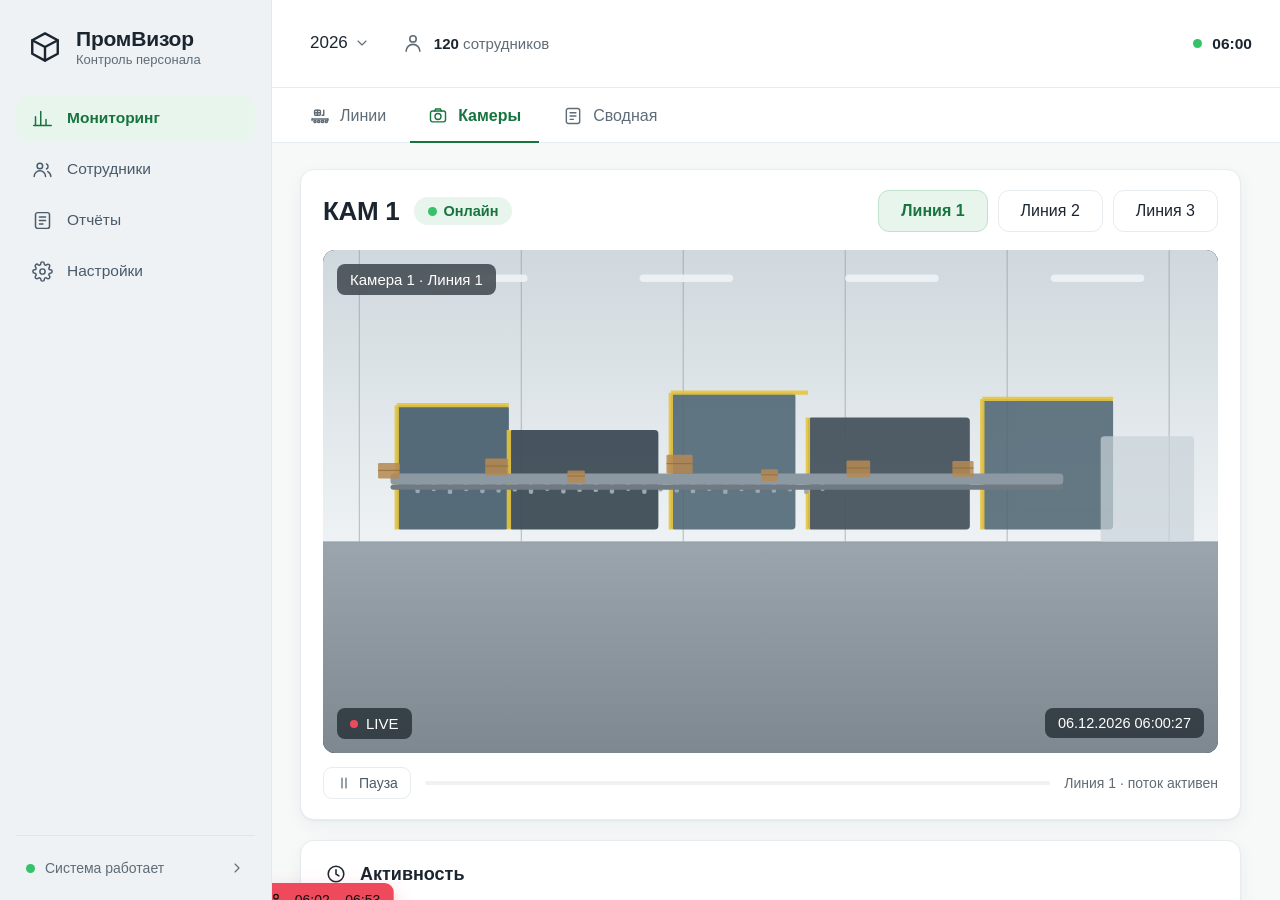
==== web/index.html @ e8b6aafb "Веб-интерфейс ПромВизор: дашборд мониторинга, сотрудники, отчёты, настройки Статика HTML/CSS/JS без " ====
<!DOCTYPE html>
<html lang="ru">
<head>
<meta charset="UTF-8">
<meta name="viewport" content="width=device-width, initial-scale=1.0">
<title>ПромВизор — Контроль персонала</title>
<meta name="theme-color" content="#f7f9f9">
<script>
  // Ставим тему до отрисовки, иначе тёмная тема мигает светлой
  try {
    var s = JSON.parse(localStorage.getItem('pv_settings') || '{}');
    document.documentElement.setAttribute('data-theme', s.theme === 'dark' ? 'dark' : 'light');
  } catch (e) {}
</script>
<link rel="stylesheet" href="css/styles.css">
<link rel="icon" href="data:image/svg+xml,<svg xmlns='http://www.w3.org/2000/svg' viewBox='0 0 100 100'><text y='.9em' font-size='90'>&#128230;</text></svg>">
</head>
<body>

<div class="app" id="app">

  <!-- ============ SIDEBAR ============ -->
  <aside class="sidebar" id="sidebar">
    <div class="brand" id="brandBtn" role="button" tabindex="0" title="На главный экран">
      <span class="brand-logo" aria-hidden="true">
        <svg viewBox="0 0 24 24" fill="none" stroke="currentColor" stroke-width="1.6" stroke-linejoin="round">
          <path d="M12 2.4 21 7.2v9.6L12 21.6 3 16.8V7.2z"/>
          <path d="M3 7.2 12 12l9-4.8M12 12v9.6"/>
        </svg>
      </span>
      <span class="brand-text">
        <strong>ПромВизор</strong>
        <small>Контроль персонала</small>
      </span>
    </div>

    <nav class="nav" id="nav">
      <button class="nav-item is-active" data-section="monitoring">
        <svg viewBox="0 0 24 24" aria-hidden="true"><path d="M4 20V10M10 20V4M16 20v-7M22 20H2"/></svg>
        <span>Мониторинг</span>
      </button>
      <button class="nav-item" data-section="employees">
        <svg viewBox="0 0 24 24" aria-hidden="true"><circle cx="9" cy="8" r="3.2"/><path d="M2.5 20a6.5 6.5 0 0 1 13 0M16.5 5.6a3.2 3.2 0 0 1 0 5.8M18 14.4a6.5 6.5 0 0 1 3.5 5.6"/></svg>
        <span>Сотрудники</span>
      </button>
      <button class="nav-item" data-section="reports">
        <svg viewBox="0 0 24 24" aria-hidden="true"><rect x="4" y="3" width="16" height="18" rx="2.5"/><path d="M8.5 8h7M8.5 12h7M8.5 16h4"/></svg>
        <span>Отчёты</span>
      </button>
      <button class="nav-item" data-section="settings">
        <svg viewBox="0 0 24 24" aria-hidden="true"><circle cx="12" cy="12" r="3"/><path d="M19.4 15a1.65 1.65 0 0 0 .33 1.82l.06.06a2 2 0 1 1-2.83 2.83l-.06-.06a1.65 1.65 0 0 0-1.82-.33 1.65 1.65 0 0 0-1 1.51V21a2 2 0 1 1-4 0v-.09A1.65 1.65 0 0 0 9 19.4a1.65 1.65 0 0 0-1.82.33l-.06.06a2 2 0 1 1-2.83-2.83l.06-.06a1.65 1.65 0 0 0 .33-1.82 1.65 1.65 0 0 0-1.51-1H3a2 2 0 1 1 0-4h.09A1.65 1.65 0 0 0 4.6 9a1.65 1.65 0 0 0-.33-1.82l-.06-.06a2 2 0 1 1 2.83-2.83l.06.06A1.65 1.65 0 0 0 9 4.6h.09A1.65 1.65 0 0 0 10 3.09V3a2 2 0 1 1 4 0v.09a1.65 1.65 0 0 0 1 1.51 1.65 1.65 0 0 0 1.82-.33l.06-.06a2 2 0 1 1 2.83 2.83l-.06.06a1.65 1.65 0 0 0-.33 1.82V9a1.65 1.65 0 0 0 1.51 1H21a2 2 0 1 1 0 4h-.09a1.65 1.65 0 0 0-1.51 1z"/></svg>
        <span>Настройки</span>
      </button>
    </nav>

    <div class="sidebar-foot">
      <button class="system-pill" id="systemPill" title="Состояние системы">
        <span class="dot dot-green" id="systemDot"></span>
        <span id="systemText">Система работает</span>
        <svg class="chev" viewBox="0 0 24 24" aria-hidden="true"><path d="m9 6 6 6-6 6"/></svg>
      </button>
    </div>
  </aside>

  <!-- ============ MAIN ============ -->
  <main class="main">

    <header class="topbar">
      <div class="topbar-left">
        <div class="dd" id="yearSelect">
          <button class="dd-btn dd-year" data-dd="year" aria-haspopup="listbox" aria-expanded="false">
            <span id="yearLabel">2026</span>
            <svg class="chev-down" viewBox="0 0 24 24" aria-hidden="true"><path d="m6 9 6 6 6-6"/></svg>
          </button>
          <div class="dd-menu dd-menu-year" data-menu="year" role="listbox" hidden></div>
        </div>
        <div class="employees-total" id="employeesTotal">
          <svg viewBox="0 0 24 24" aria-hidden="true"><circle cx="12" cy="7.5" r="3.5"/><path d="M4.5 21a7.5 7.5 0 0 1 15 0"/></svg>
          <span><b id="employeesCount">120</b> сотрудников</span>
        </div>
      </div>
      <div class="topbar-right">
        <span class="clock"><span class="dot dot-green" id="clockDot"></span><b id="clockTime">14:32</b></span>
      </div>
    </header>

    <!-- tabs only for monitoring -->
    <nav class="tabs" id="tabs">
      <button class="tab" data-tab="lines">
        <svg viewBox="0 0 24 24" aria-hidden="true">
          <path d="M2.5 15.5h19"/>
          <circle cx="6" cy="18.5" r="1.35"/>
          <circle cx="10.5" cy="18.5" r="1.35"/>
          <circle cx="15" cy="18.5" r="1.35"/>
          <circle cx="19.5" cy="18.5" r="1.35"/>
          <path d="M2.5 15.5v2M21.5 15.5v2"/>
          <rect x="5.5" y="5" width="7" height="6" rx="1"/>
          <path d="M5.5 8h7M9 5v6"/>
          <path d="M16.5 5v6h-2"/>
        </svg>
        <span>Линии</span>
      </button>
      <button class="tab is-active" data-tab="cameras">
        <svg viewBox="0 0 24 24" aria-hidden="true"><rect x="3" y="6" width="18" height="13" rx="2.5"/><circle cx="12" cy="12.5" r="3.6"/><path d="M8 6l1.2-2.5h5.6L16 6"/></svg>
        <span>Камеры</span>
      </button>
      <button class="tab" data-tab="overview">
        <svg viewBox="0 0 24 24" aria-hidden="true"><rect x="4" y="3" width="16" height="18" rx="2.5"/><path d="M8.5 8h7M8.5 12h7M8.5 16h4"/></svg>
        <span>Сводная</span>
      </button>
    </nav>

    <div class="content" id="content"></div>

  </main>
</div>

<div class="toasts" id="toasts"></div>

<script src="js/data.js"></script>
<script src="js/components.js"></script>
<script src="js/sections.js"></script>
<script src="js/app.js"></script>
</body>
</html>
---- web/css/styles.css ----
/* ============================================================
   ПромВизор — Dashboard
   ============================================================ */

:root{
  /* поверхности */
  --bg:#f7f9f9;
  --sidebar-bg:#eef2f4;
  --card:#ffffff;
  --card-2:#fbfcfc;
  --card-hover:#fafcfc;
  --row-border:#f1f5f7;

  /* текст */
  --ink:#1b2530;
  --ink-2:#4a5a6a;
  --muted:#5f6c77;
  --on-accent:#ffffff;
  --disabled:#ccd4d9;

  /* границы и заливки */
  --line:#e6ecef;
  --border:#e2e9ec;
  --border-2:#e0e7ea;
  --fill:#eef2f4;
  --fill-2:#f2f6f8;
  --hover:#f2f6f7;
  --hover-2:#e4eaed;
  --switch-off:#dde4e8;

  /* акценты */
  --green:#17743f;
  --green-2:#2aa35f;
  --green-dark:#126336;
  --green-soft:#e8f5ec;
  --green-border:#bfe3cc;
  --red:#ef4a5c;
  --red-soft:#fdeaec;
  --red-border:#f8ccd2;
  --red-text:#ad4652;
  --amber:#e8a33d;
  --amber-soft:#fdf3e3;
  --present:#5f6c77;
  --tag-idle:#5f6c77;
  --weekend:#c2ccd2;

  /* точечные индикаторы */
  --dot-green:#35c26a;
  --dot-gray:#c9d3da;
  --success-text:#4ade80;
  --danger-text:#ff6b7a;

  /* прочее */
  --scroll-thumb:#cfd9de;
  --scroll-thumb-hover:#b3c1c9;
  --radius:14px;
  --shadow:0 1px 2px rgba(24,40,56,.05), 0 6px 18px rgba(24,40,56,.05);
  --shadow-pop:0 12px 32px rgba(24,40,56,.14);
  --sidebar-w:272px;

  /* видеоплеер и полоса активности */
  --video-bg:#0e1418;
  --video-empty:#8fa3ae;
  --video-stripe-a:#111a1f;
  --video-stripe-b:#0d1519;
  --ov-chip-bg:rgba(18,26,32,.66);
  --ov-chip-text:#ffffff;
  --seg-present:#d8e0e6;
  --focus-ring:rgba(42,163,95,.1);
  --toast-shadow:rgba(0,0,0,.22);
  --switch-knob-shadow:rgba(0,0,0,.2);
  --tip-shadow:0 8px 20px rgba(239,74,92,.3);
  --toast-bg:#1b2530;
  --toast-text:#ffffff;
  --tip-text:#1a0c0e;
  --knob:#ffffff;
  --on-solid:#ffffff;
}

/* ================= ТЁМНАЯ ТЕМА ================= */
[data-theme="dark"]{
  --bg:#0f1519;
  --sidebar-bg:#151d23;
  --card:#1a232b;
  --card-2:#1e2830;
  --card-hover:#212b34;
  --row-border:#26313a;

  --ink:#e6edf3;
  --ink-2:#b3c0cc;
  --muted:#93a1ad;
  --on-accent:#0f1519;
  --disabled:#5a6874;

  --line:#2b363f;
  --border:#2b363f;
  --border-2:#2b363f;
  --fill:#222d36;
  --fill-2:#232e37;
  --hover:#222d36;
  --hover-2:#2b3742;
  --switch-off:#3a464f;

  --green:#3fbf72;
  --green-2:#33b268;
  --green-dark:#2fa862;
  --green-soft:#17301f;
  --green-border:#2c5b3c;
  --red:#f2606f;
  --red-soft:#33191e;
  --red-border:#5d2831;
  --red-text:#f77b87;
  --amber:#eaa94f;
  --amber-soft:#33291a;
  --present:#93a1ad;
  --tag-idle:#a3b1bd;
  --weekend:#6b7a87;

  --dot-green:#3fbf72;
  --dot-gray:#55636e;
  --success-text:#4ade80;
  --danger-text:#ff8089;

  --scroll-thumb:#3a4650;
  --scroll-thumb-hover:#4a5862;
  --shadow:0 1px 2px rgba(0,0,0,.3), 0 6px 18px rgba(0,0,0,.34);
  --shadow-pop:0 12px 32px rgba(0,0,0,.5);

  --video-bg:#080c0f;
  --video-empty:#7b8b96;
  --video-stripe-a:#0b1013;
  --video-stripe-b:#080c0f;
  --ov-chip-bg:rgba(6,10,12,.78);
  --ov-chip-text:#f2f6f9;
  --seg-present:#3a4650;
  --focus-ring:rgba(63,191,114,.18);
  --toast-shadow:rgba(0,0,0,.5);
  --switch-knob-shadow:rgba(0,0,0,.45);
  --tip-shadow:0 8px 20px rgba(0,0,0,.45);
  --toast-bg:#e8eef3;
  --toast-text:#131b22;
  --tip-text:#1a0c0e;
  --knob:#f4f8fb;
  --on-solid:#0d1418;
}

*{box-sizing:border-box;margin:0;padding:0}

html,body{height:100%}

body{
  font-family:-apple-system,BlinkMacSystemFont,"Segoe UI","Inter",Roboto,"Helvetica Neue",Arial,sans-serif;
  background:var(--bg);
  color:var(--ink);
  font-size:15px;
  -webkit-font-smoothing:antialiased;
}

button{font:inherit;color:inherit;background:none;border:0;cursor:pointer}
svg{width:100%;height:100%;fill:none;stroke:currentColor;stroke-width:1.7;stroke-linecap:round;stroke-linejoin:round}

/* ---------- layout ---------- */
.app{display:grid;grid-template-columns:var(--sidebar-w) 1fr;height:100vh;height:100dvh;overflow:hidden}

/* ---------- sidebar ---------- */
.sidebar{
  background:var(--sidebar-bg);
  border-right:1px solid var(--border);
  display:flex;flex-direction:column;padding:22px 16px 16px;
  min-height:0;overflow-y:auto;
}
.brand{flex:none}
.sidebar-foot{margin-top:auto;padding-top:16px;border-top:1px solid var(--border-2)}

.brand{display:flex;align-items:center;gap:12px;padding:4px 10px 26px;
  border-radius:12px;cursor:pointer;flex:none;transition:background .15s}
.brand:hover{background:var(--hover-2)}
.brand:focus-visible{outline:2px solid var(--green);outline-offset:2px}
.brand-logo{
  width:38px;height:38px;flex:none;color:var(--ink);
  display:grid;place-items:center;
}
.brand-logo svg{width:34px;height:34px}
.brand-text{display:flex;flex-direction:column;line-height:1.25}
.brand-text strong{font-size:21px;font-weight:650;letter-spacing:-.2px}
.brand-text small{font-size:13px;color:var(--muted)}

.nav{display:flex;flex-direction:column;gap:4px}
.nav-item{
  display:flex;align-items:center;gap:14px;
  padding:13px 16px;border-radius:12px;
  color:var(--ink-2);font-size:15.5px;font-weight:500;
  transition:background .15s,color .15s;width:100%;text-align:left;
}
.nav-item svg{width:21px;height:21px;flex:none}
.nav-item:hover{background:var(--hover-2);color:var(--ink)}
.nav-item.is-active{background:var(--green-soft);color:var(--green);font-weight:600}

.system-pill{
  display:flex;align-items:center;gap:10px;width:100%;
  padding:8px 10px;color:var(--muted);font-size:14px;border-radius:10px;
}
.system-pill:hover{color:var(--ink-2)}
.system-pill .chev{width:16px;height:16px;margin-left:auto}
.system-pill.is-off{color:var(--red)}

.dot{width:9px;height:9px;border-radius:50%;flex:none;background:var(--muted)}
.dot-green{background:var(--dot-green)}
.dot-red{background:var(--red)}
.dot-gray{background:var(--dot-gray)}
.dot-amber{background:var(--amber)}

/* ---------- topbar ---------- */
.main{display:flex;flex-direction:column;min-width:0;min-height:0;background:var(--bg)}

.topbar{
  height:88px;flex:none;background:var(--card);
  border-bottom:1px solid var(--line);
  display:flex;align-items:center;justify-content:space-between;
  padding:0 28px;
}
.topbar-left{display:flex;align-items:center;gap:22px}
.topbar-divider{width:1px;height:32px;background:var(--line)}
.employees-total{display:flex;align-items:center;gap:10px;color:var(--muted);font-size:15px}
.employees-total svg{width:22px;height:22px}
.employees-total b{color:var(--ink);font-weight:650}
.clock{display:flex;align-items:center;gap:10px;font-size:15.5px}
.clock b{font-weight:600;font-variant-numeric:tabular-nums}

/* ---------- tabs ---------- */
.tabs{
  flex:none;background:var(--card);border-bottom:1px solid var(--line);
  display:flex;gap:6px;padding:0 20px;
}
.tabs.is-hidden{display:none}
.tab{
  display:flex;align-items:center;gap:10px;
  padding:18px 18px 15px;color:var(--muted);font-size:16px;font-weight:500;
  border-bottom:2.5px solid transparent;margin-bottom:-1px;
}
.tab svg{width:20px;height:20px}
.tab:hover{color:var(--ink-2)}
.tab.is-active{color:var(--green);font-weight:600;border-bottom-color:var(--green)}
.tab .badge{
  background:var(--red);color:var(--on-solid);border-radius:20px;font-size:11px;font-weight:700;
  padding:1px 7px;line-height:17px;
}

/* ---------- content ---------- */
/* min-height:0 обязателен — иначе flex-элемент не сжимается и скролл не появляется */
.content{
  flex:1 1 auto;min-height:0;overflow-y:auto;overflow-x:hidden;
  padding:26px 28px 22px;overscroll-behavior:contain;
  scrollbar-gutter:stable;
}
.content::-webkit-scrollbar{width:11px}
.content::-webkit-scrollbar-track{background:transparent}
.content::-webkit-scrollbar-thumb{background:var(--scroll-thumb);border-radius:6px;border:3px solid var(--bg)}
.content::-webkit-scrollbar-thumb:hover{background:var(--scroll-thumb-hover)}
.card{
  background:var(--card);border:1px solid var(--line);border-radius:var(--radius);
  box-shadow:var(--shadow);
}
.page-title{display:flex;align-items:center;gap:14px;margin-bottom:22px}
.page-title svg{width:26px;height:26px;color:var(--ink)}
.page-title h1{font-size:26px;font-weight:600;letter-spacing:-.3px}
.page-sub{color:var(--muted);font-size:14.5px;margin-top:-14px;margin-bottom:20px}

/* =============== CAMERAS TAB =============== */
.cam-layout{display:grid;grid-template-columns:1fr;gap:20px}

.cam-card{padding:20px 22px}
.cam-head{display:flex;align-items:center;gap:14px;margin-bottom:18px;flex-wrap:wrap}
.cam-head h2{font-size:26px;font-weight:600;letter-spacing:-.3px}
.online-pill{
  display:inline-flex;align-items:center;gap:7px;
  background:var(--green-soft);color:var(--green);
  padding:6px 14px;border-radius:20px;font-size:14.5px;font-weight:600;
}
.online-pill.is-off{background:var(--red-soft);color:var(--red-text)}

.line-switch{margin-left:auto;display:flex;gap:10px;flex-wrap:wrap}
.line-switch button{
  padding:11px 22px;border-radius:11px;border:1px solid var(--line);
  background:var(--card);font-size:16px;color:var(--ink);font-weight:500;
  transition:.15s;
}
.line-switch button:hover{border-color:var(--scroll-thumb);background:var(--card-hover)}
.line-switch button.is-active{
  background:var(--green-soft);border-color:var(--green-border);
  color:var(--green);font-weight:600;
}

.video-stage{
  position:relative;aspect-ratio:16/9;border-radius:12px;overflow:hidden;
  background:var(--video-bg);
}
.video-stage img,.video-stage video{width:100%;height:100%;object-fit:cover;display:block}
.video-overlay{
  position:absolute;inset:0;display:flex;flex-direction:column;justify-content:space-between;
  padding:14px;pointer-events:none;
}
.ov-top,.ov-bottom{display:flex;justify-content:space-between;align-items:flex-start;gap:12px}
.ov-chip{
  background:var(--ov-chip-bg);color:var(--ov-chip-text);border-radius:8px;
  padding:7px 13px;font-size:15px;backdrop-filter:blur(6px);
}
.ov-chip.rec{display:flex;align-items:center;gap:8px}
.ov-chip .dot{width:8px;height:8px}
.ov-time{font-variant-numeric:tabular-nums;font-size:14.5px}
.video-empty{
  position:absolute;inset:0;display:grid;place-items:center;gap:10px;
  color:var(--video-empty);font-size:15px;text-align:center;padding:20px;
  background:repeating-linear-gradient(45deg,var(--video-stripe-a),var(--video-stripe-a) 14px,var(--video-stripe-b) 14px,var(--video-stripe-b) 28px);
}
.video-empty svg{width:46px;height:46px;margin:0 auto;opacity:.6}

.player-bar{
  display:flex;align-items:center;gap:14px;margin-top:14px;color:var(--muted);font-size:14px;
}
.player-bar .grow{flex:1;height:4px;background:var(--fill);border-radius:4px;overflow:hidden}
.player-bar .grow i{display:block;height:100%;background:var(--green-2);width:0}
.btn-ghost{
  border:1px solid var(--line);border-radius:9px;padding:7px 12px;
  color:var(--ink-2);font-size:14px;display:inline-flex;align-items:center;gap:7px;
}
.btn-ghost:hover{background:var(--hover)}
.btn-ghost svg{width:16px;height:16px}

/* activity */
.activity-card{padding:22px 24px 26px}
.activity-head{display:flex;align-items:center;gap:13px;margin-bottom:6px}
.activity-head svg{width:22px;height:22px;color:var(--ink)}
.activity-head h3{font-size:18px;font-weight:600}

.activity-track{
  position:relative;height:10px;border-radius:6px;background:var(--fill);margin:44px 0 14px;
  overflow:visible;
}
.activity-seg{position:absolute;top:0;height:100%;border-radius:6px;cursor:pointer}
.activity-seg.absent{background:var(--red)}
.activity-seg.present{background:var(--seg-present)}
.activity-seg:hover{filter:brightness(.94)}
.activity-now{
  position:absolute;top:-9px;width:2px;height:28px;background:var(--red);border-radius:2px;
}
.activity-now::after{
  content:"";position:absolute;top:-4px;left:-3px;width:8px;height:8px;border-radius:50%;background:var(--red);
}
.activity-tip{
  position:absolute;top:-46px;transform:translateX(-50%);
  background:var(--red);color:var(--tip-text);border-radius:9px;padding:8px 13px;
  font-size:14px;display:flex;align-items:center;gap:8px;white-space:nowrap;
  box-shadow:var(--tip-shadow);
}
.activity-tip svg{width:17px;height:17px}
.activity-tip::after{
  content:"";position:absolute;bottom:-5px;left:50%;transform:translateX(-50%);
  border:5px solid transparent;border-top-color:var(--red);border-bottom:0;
}
.activity-tip.is-muted{background:var(--ink-2);box-shadow:none}
.activity-tip.is-muted::after{border-top-color:var(--muted)}

.activity-axis{display:flex;justify-content:space-between;color:var(--muted);font-size:15px}

/* =============== LINES TAB =============== */
.date-nav{display:flex;align-items:center;gap:14px;margin-bottom:18px;min-width:0}
.date-nav>svg{width:26px;height:26px;flex:none;color:var(--ink)}
/* ---- Выбор даты ---- */
.dd{position:relative}
.dd-btn{
  display:flex;align-items:center;gap:6px;
  padding:8px 12px;border-radius:10px;font-size:26px;font-weight:600;
  letter-spacing:-.3px;color:var(--ink);white-space:nowrap;line-height:1.2;
}
.dd-btn:hover{background:var(--hover)}
.dd-btn .chev-down{width:16px;height:16px;color:var(--muted);flex:none}
.dd-btn[aria-expanded="true"]{background:var(--green-soft);color:var(--green)}
.dd-btn[aria-expanded="true"] .chev-down{color:var(--green)}

.dd-menu{
  position:absolute;top:calc(100% + 6px);left:0;z-index:40;
  background:var(--card);border:1px solid var(--line);border-radius:12px;
  box-shadow:0 12px 32px var(--shadow-pop);padding:6px;
  display:flex;flex-wrap:wrap;gap:2px;width:max-content;
}
/* display:flex выше перебивает [hidden] — возвращаем скрытие */
.dd-menu[hidden]{display:none}
.dd-menu-year{flex-direction:column;flex-wrap:nowrap;min-width:96px}
.dd-item{padding:9px 14px;border-radius:8px;font-size:15px;color:var(--ink);
  font-weight:400;text-align:center;min-width:46px}
.dd-item:hover{background:var(--hover)}
.dd-item.is-active{background:var(--green-soft);color:var(--green);font-weight:600}
.dd-item:disabled{color:var(--disabled);cursor:not-allowed}
.dd-item:disabled:hover{background:none}

/* Год в верхней панели — спокойнее по размеру, чем заголовок даты */
.dd-year{font-size:17px;font-weight:500;letter-spacing:0;padding:8px 10px}

/* Общий список «число + месяц»: две независимые секции */
.dd-menu-date{
  display:block;width:296px;padding:12px;max-height:420px;overflow-y:auto;
}
.dd-sec + .dd-sec{margin-top:12px;padding-top:12px;border-top:1px solid var(--line)}
.dd-sec-title{
  font-size:12px;color:var(--muted);text-transform:uppercase;
  letter-spacing:.4px;margin-bottom:8px;
}
.dd-months{display:grid;grid-template-columns:repeat(4,1fr);gap:4px}
.dd-month{
  padding:8px 4px;font-size:14px;min-width:0;width:100%;
  text-transform:capitalize;
}
.dd-days-head{display:grid;grid-template-columns:repeat(7,1fr);gap:4px;margin-bottom:4px}
.dd-dow{
  text-align:center;font-size:11.5px;color:var(--muted);font-weight:500;
  text-transform:uppercase;
}
.dd-dow.is-weekend{color:var(--weekend)}
.dd-days-grid{display:grid;grid-template-columns:repeat(7,1fr);gap:4px}
.dd-day{
  aspect-ratio:1;border-radius:8px;font-size:14px;color:var(--ink);
  display:grid;place-items:center;padding:0;min-width:0;
}
.dd-day:hover{background:var(--hover)}
.dd-day.is-weekend{color:var(--muted)}
.dd-day.is-active{background:var(--green);color:var(--on-solid);font-weight:600}
.dd-day:disabled{color:var(--disabled);cursor:not-allowed}
.dd-day:disabled:hover{background:none}

.btn-today{width:auto;height:auto;border:1px solid var(--line);border-radius:10px;
  padding:9px 15px;color:var(--ink-2);font-size:14px;flex:none;white-space:nowrap}
.btn-today:hover{background:var(--hover)}

/* Фиксированная высота: флекс-родитель больше не задаёт высоту содержимого */
.timeline-wrap{display:grid;grid-template-columns:76px 1fr;gap:0;overflow:hidden;height:520px}
/* Ось и сетка должны использовать одну и ту же высоту строки */
.tl-axis{border-right:1px solid var(--line);--row-h:104px}
.tl-axis div{
  height:var(--row-h);display:flex;align-items:flex-start;justify-content:flex-end;
  padding:10px 16px 0 0;color:var(--muted);font-size:15px;
}
.tl-body{display:flex;flex-direction:column;min-width:0;min-height:0}
.tl-head{
  display:grid;grid-template-columns:repeat(var(--cols),1fr);
  border-bottom:1px solid var(--line);
}
.tl-head>div{
  display:flex;align-items:center;gap:12px;padding:20px 22px;
  font-size:19px;font-weight:600;border-left:1px solid var(--line);
}
.tl-head>div:first-child{border-left:0}
.tl-head svg{width:22px;height:22px;color:var(--muted)}
.tl-row{display:grid;grid-template-columns:repeat(var(--cols),1fr);flex:1;min-height:0}
.tl-col{
  position:relative;border-left:1px solid var(--line);overflow:hidden;
  background-image:repeating-linear-gradient(to bottom,transparent 0,transparent calc(var(--row-h) - 1px),var(--line) calc(var(--row-h) - 1px),var(--line) var(--row-h));
}
.tl-col:first-child{border-left:0}

/* Левая позиция и ширина задаются из JS (layout-алгоритм раскладки по дорожкам).
   Никаких фиксированных left/right — иначе карточки наезжают друг на друга. */
.ev{
  position:absolute;border-radius:11px;padding:12px 14px;
  display:flex;gap:13px;align-items:flex-start;overflow:hidden;
  border:1px solid transparent;cursor:pointer;transition:box-shadow .15s,filter .15s;
  min-height:22px;
}
.ev:hover{filter:brightness(.975);box-shadow:0 6px 16px var(--shadow-pop);z-index:5}
.ev.absent{background:var(--red-soft);border-color:var(--red-border)}
.ev.present{background:var(--fill-2);border-color:var(--line)}
.ev-icon{width:24px;height:24px;flex:none;color:var(--red);margin-top:2px}
.ev.present .ev-icon{color:var(--present)}
.ev-info{min-width:0;flex:1}
.ev-name{font-weight:600;font-size:15px;margin-bottom:3px}
.ev-desc{color:var(--red-text);font-size:13.5px;line-height:1.35}
.ev.present .ev-desc{color:var(--muted)}
.ev-time{text-align:right;flex:none}
.ev-time b{color:var(--red);font-size:14.5px;display:block;font-variant-numeric:tabular-nums}
.ev-time span{color:var(--muted);font-size:13px;display:block;margin-top:3px}
.ev.present .ev-time b{color:var(--ink-2)}

/* Низкая карточка (короткий простой): прячем описание и выстраиваем в строку,
   иначе имя и время наезжают друг на друга */
.ev.is-short{padding:6px 12px;align-items:center;gap:9px}
.ev.is-short .ev-desc{display:none}
.ev.is-short .ev-icon{width:18px;height:18px;margin-top:0}
.ev.is-short .ev-name{font-size:14px;margin-bottom:0;white-space:nowrap;
  overflow:hidden;text-overflow:ellipsis}
/* Узкая дорожка (несколько одновременных простоев): прячем время,
   оставляем имя — оно важнее и читается лучше */
.ev.is-narrow{padding:6px 8px;gap:6px}
.ev.is-narrow .ev-time{display:none}
.ev.is-narrow .ev-icon{width:16px;height:16px}
.ev.is-narrow .ev-name{font-size:13px}
.ev.is-narrow .ev-info{flex:1 1 auto;min-width:0;overflow:hidden}
.ev.is-short .ev-info{flex:1 1 auto;display:flex;align-items:center;min-width:0}
.ev.is-short .ev-time{flex:none}
.ev.is-short .ev-time b{font-size:13px;white-space:nowrap}
.ev.is-short .ev-time span{display:none}
/* Совсем низкая карточка — только метка времени */
.ev.is-tiny{padding:0 10px;gap:7px}
.ev.is-tiny .ev-name{font-size:13px}
.ev.is-tiny .ev-icon{width:15px;height:15px}
.ev.is-tiny .ev-time b{font-size:12px}

.downtime-card{margin-top:22px;padding:22px 26px}
.dt-title{display:flex;align-items:center;gap:13px;margin-bottom:20px}
.dt-title svg{width:22px;height:22px;color:var(--ink)}
.dt-title h3{font-size:18px;font-weight:600}
.dt-grid{display:grid;grid-template-columns:repeat(var(--cols),1fr)}
.dt-cell{text-align:center;padding:6px 10px;border-left:1px solid var(--line)}
.dt-cell:first-child{border-left:0}
.dt-val{font-size:44px;font-weight:600;letter-spacing:-1px;font-variant-numeric:tabular-nums;line-height:1.1}
.dt-val.is-bad{color:var(--red)}
.dt-label{color:var(--muted);font-size:14.5px;margin-top:6px}

/* =============== OVERVIEW TAB =============== */
.kpi-grid{display:grid;grid-template-columns:repeat(auto-fit,minmax(230px,1fr));gap:18px;margin-bottom:20px}
.kpi{padding:20px 22px}
.kpi-head{display:flex;align-items:center;justify-content:space-between;margin-bottom:12px}
.kpi-label{color:var(--muted);font-size:14.5px}
.kpi-ico{width:34px;height:34px;border-radius:9px;display:grid;place-items:center;background:var(--green-soft);color:var(--green)}
.kpi-ico svg{width:19px;height:19px}
.kpi-ico.red{background:var(--red-soft);color:var(--red-text)}
.kpi-ico.amber{background:var(--amber-soft);color:var(--amber)}
.kpi-val{font-size:34px;font-weight:600;letter-spacing:-.6px;font-variant-numeric:tabular-nums}
.kpi-sub{color:var(--muted);font-size:13.5px;margin-top:4px}
.kpi-sub .up{color:var(--green-2);font-weight:600}
.kpi-sub .down{color:var(--red);font-weight:600}

.grid-2{display:grid;grid-template-columns:1.4fr 1fr;gap:20px}
.panel{padding:20px 22px}
.panel-title{font-size:17px;font-weight:600;margin-bottom:4px}
.panel-sub{color:var(--muted);font-size:13.5px;margin-bottom:18px}

.bars{display:flex;flex-direction:column;gap:16px}
.bar-row{display:grid;grid-template-columns:88px 1fr 64px;align-items:center;gap:14px}
.bar-name{font-size:14.5px;color:var(--ink-2)}
.bar-track{height:10px;background:var(--fill);border-radius:6px;overflow:hidden}
.bar-track i{display:block;height:100%;border-radius:6px;background:var(--green-2);width:0;transition:width .5s}
.bar-track i.bad{background:var(--red)}
.bar-val{text-align:right;font-size:14.5px;font-weight:600;font-variant-numeric:tabular-nums}

.line-rows{display:flex;flex-direction:column}
.line-row{
  display:grid;grid-template-columns:1.2fr .8fr .8fr .8fr;gap:10px;
  padding:14px 0;border-top:1px solid var(--line);align-items:center;font-size:14.5px;
}
.line-row.head{border-top:0;color:var(--muted);font-size:13.5px}
.line-row .num{text-align:right;font-variant-numeric:tabular-nums}
.tag{
  display:inline-flex;align-items:center;gap:6px;padding:4px 11px;border-radius:20px;
  font-size:13px;font-weight:600;background:var(--green-soft);color:var(--green);
}
.tag.bad{background:var(--red-soft);color:var(--red-text)}
.tag.idle{background:var(--hover);color:var(--muted)}

.ev-table{width:100%;border-collapse:collapse;font-size:14.5px}
.ev-table th{
  text-align:left;color:var(--muted);font-weight:500;font-size:13.5px;
  padding:10px 12px;border-bottom:1px solid var(--line);
}
.ev-table td{padding:13px 12px;border-bottom:1px solid var(--row-border)}
.ev-table tr:last-child td{border-bottom:0}
.ev-table .num{text-align:right;font-variant-numeric:tabular-nums}
.empty{padding:40px;text-align:center;color:var(--muted)}

/* =============== EMPLOYEES =============== */
.toolbar{display:flex;gap:12px;align-items:center;margin-bottom:18px;flex-wrap:wrap}
.search{
  display:flex;align-items:center;gap:9px;background:var(--card);
  border:1px solid var(--line);border-radius:11px;padding:10px 14px;min-width:300px;
}
.search svg{width:18px;height:18px;color:var(--muted);flex:none}
.search input{border:0;outline:0;background:none;font:inherit;width:100%;color:var(--ink)}
.select{
  background:var(--card);border:1px solid var(--line);border-radius:11px;
  padding:11px 14px;font:inherit;color:var(--ink);cursor:pointer;outline:0;
}
.table-card{padding:6px 12px 12px;overflow:auto}
.tbl{width:100%;border-collapse:collapse;font-size:14.5px}
.tbl th{
  text-align:left;padding:14px 14px;color:var(--muted);font-weight:500;font-size:13.5px;
  border-bottom:1px solid var(--line);white-space:nowrap;
}
.tbl td{padding:14px;border-bottom:1px solid var(--row-border);white-space:nowrap}
.tbl tr:last-child td{border-bottom:0}
.tbl tbody tr:hover{background:var(--card-hover)}
.who{display:flex;align-items:center;gap:12px}
.avatar{
  width:38px;height:38px;border-radius:50%;flex:none;display:grid;place-items:center;
  background:var(--green-soft);color:var(--green);font-weight:600;font-size:14px;
}
.avatar.absent{background:var(--red-soft);color:var(--red-text)}
.who-name{font-weight:500}
.who-role{color:var(--muted);font-size:13px}
.progress{width:120px;height:7px;border-radius:5px;background:var(--fill);overflow:hidden}
.progress i{display:block;height:100%;background:var(--green-2);border-radius:5px}
.pager{display:flex;align-items:center;justify-content:space-between;padding:14px 8px 6px;color:var(--muted);font-size:14px}
.pager-btns{display:flex;gap:8px}
.pager-btns button{
  width:34px;height:34px;border:1px solid var(--line);border-radius:9px;display:grid;place-items:center;color:var(--ink-2);
}
.pager-btns button:disabled{opacity:.4;cursor:not-allowed}
.pager-btns svg{width:16px;height:16px}

/* =============== REPORTS =============== */
.report-filters{display:flex;gap:12px;align-items:center;flex-wrap:wrap;margin-bottom:20px}
.chips{display:flex;gap:8px;background:var(--fill);padding:4px;border-radius:11px}
.chips button{padding:8px 16px;border-radius:8px;font-size:14px;color:var(--ink-2)}
.chips button.is-active{background:var(--card);color:var(--green);font-weight:600;box-shadow:0 1px 3px var(--shadow-pop)}
.btn-primary{
  background:var(--green);color:var(--on-accent);padding:11px 20px;border-radius:10px;font-size:14.5px;font-weight:600;
  display:inline-flex;align-items:center;gap:8px;margin-left:auto;
}
.btn-primary:hover{background:var(--green-dark)}
.btn-primary svg{width:17px;height:17px}
.btn-sec{
  border:1px solid var(--line);border-radius:10px;padding:11px 18px;font-size:14.5px;color:var(--ink-2);
  display:inline-flex;align-items:center;gap:8px;
}
.btn-sec:hover{background:var(--hover)}
.btn-sec svg{width:17px;height:17px}

.rep-head{
  display:flex;justify-content:space-between;align-items:flex-start;gap:20px;
  padding:22px 24px;border-bottom:1px solid var(--line);flex-wrap:wrap;
}
.rep-head h2{font-size:21px;font-weight:600;letter-spacing:-.2px}
.rep-head p{color:var(--muted);font-size:14px;margin-top:5px}
.rep-total{text-align:right}
.rep-total .v{font-size:30px;font-weight:600;letter-spacing:-.5px;font-variant-numeric:tabular-nums}
.rep-total .l{color:var(--muted);font-size:13.5px}
.rep-sec{padding:22px 24px;border-bottom:1px solid var(--line)}
.rep-sec:last-child{border-bottom:0}
.rep-sec h3{font-size:16px;font-weight:600;margin-bottom:4px}
.rep-sec .sub{color:var(--muted);font-size:13.5px;margin-bottom:16px}
.ranking{display:flex;flex-direction:column;gap:12px}
.rank{
  display:grid;grid-template-columns:26px 1fr 150px 90px;gap:14px;align-items:center;
  padding:11px 0;border-top:1px solid var(--line);
}
.rank:first-child{border-top:0}
.rank-num{color:var(--muted);font-weight:600;font-variant-numeric:tabular-nums}
.rank-name{font-size:14.5px}
.rank-name small{display:block;color:var(--muted);font-size:12.5px}
.rank-time{text-align:right;font-weight:600;font-variant-numeric:tabular-nums}
.rank-loss{text-align:right;color:var(--red);font-weight:600;font-variant-numeric:tabular-nums}

/* =============== SETTINGS =============== */
/* ---- Выбор темы ---- */
.theme-picker{display:grid;grid-template-columns:1fr 1fr;gap:10px}
.theme-opt{
  display:flex;flex-direction:column;align-items:flex-start;gap:10px;
  padding:12px;border:1.5px solid var(--line);border-radius:12px;
  font-size:14.5px;color:var(--ink-2);transition:border-color .15s,background .15s;
}
.theme-opt:hover{background:var(--hover)}
.theme-opt.is-active{border-color:var(--green);background:var(--green-soft);color:var(--green);font-weight:600}
/* Мини-превью темы */
.theme-swatch{
  width:100%;height:46px;border-radius:8px;border:1px solid var(--line);
  display:flex;flex-direction:column;gap:4px;padding:7px;overflow:hidden;
}
.theme-swatch i{display:block;height:6px;border-radius:3px}
.theme-swatch i:nth-child(1){width:45%}
.theme-swatch i:nth-child(2){width:100%;height:14px;border-radius:4px}
.theme-swatch i:nth-child(3){width:70%}
.theme-swatch-light{background:#f7f9f9}
.theme-swatch-light i{background:#c9d3da}
.theme-swatch-light i:nth-child(2){background:#ffffff;border:1px solid #e6ecef}
.theme-swatch-dark{background:#0f1519;border-color:#2b363f}
.theme-swatch-dark i{background:#3a4650}
.theme-swatch-dark i:nth-child(2){background:#1a232b;border:1px solid #2b363f}

.set-grid{display:grid;grid-template-columns:1fr 1fr;gap:20px;align-items:start}
.set-card{padding:22px 24px}
.set-card.full{grid-column:1 / -1}
.set-title{font-size:17px;font-weight:600;margin-bottom:3px}
.set-desc{color:var(--muted);font-size:13.5px;margin-bottom:20px}
.field{margin-bottom:18px}
.field:last-child{margin-bottom:0}
.field label{display:block;font-size:14px;font-weight:500;margin-bottom:7px}
.field .hint{color:var(--muted);font-size:12.5px;margin-top:6px}
.input{
  width:100%;border:1px solid var(--line);border-radius:10px;padding:11px 14px;
  font:inherit;color:var(--ink);background:var(--card);outline:0;
}
.input:focus{border-color:var(--green-border);box-shadow:0 0 0 3px var(--focus-ring)}
.field-row{display:grid;grid-template-columns:1fr 1fr;gap:16px}
.switch-row{
  display:flex;align-items:center;justify-content:space-between;gap:16px;
  padding:14px 0;border-top:1px solid var(--line);
}
.switch-row:first-of-type{border-top:0;padding-top:0}
.switch-row .txt{font-size:14.5px}
.switch-row .txt small{display:block;color:var(--muted);font-size:12.5px;margin-top:3px}
.switch{
  width:46px;height:26px;border-radius:20px;background:var(--switch-off);position:relative;flex:none;transition:.2s;
}
.switch::after{
  content:"";position:absolute;top:3px;left:3px;width:20px;height:20px;border-radius:50%;
  background:var(--knob);box-shadow:0 1px 3px var(--switch-knob-shadow);transition:.2s;
}
.switch.is-on{background:var(--green-2)}
.switch.is-on::after{left:23px}
.set-actions{
  display:flex;gap:12px;justify-content:flex-end;
  padding:18px 24px;border-top:1px solid var(--line);background:var(--card-2);
  border-radius:0 0 var(--radius) var(--radius);
}
.set-actions .note{margin-right:auto;color:var(--muted);font-size:13.5px;align-self:center}

/* ---------- toasts ---------- */
.toasts{position:fixed;right:22px;bottom:22px;z-index:100;display:flex;flex-direction:column;gap:10px}
.toast{
  background:var(--toast-bg);color:var(--toast-text);border-radius:11px;padding:13px 18px;font-size:14.5px;
  box-shadow:0 12px 30px var(--toast-shadow);display:flex;align-items:center;gap:10px;
  animation:pop .22s ease-out;
}
.toast svg{width:18px;height:18px;flex:none}
.toast.ok svg{color:var(--success-text)}
.toast.err svg{color:var(--danger-text)}
@keyframes pop{from{opacity:0;transform:translateY(10px)}to{opacity:1;transform:none}}

/* ---------- empty / responsive ---------- */
@media (max-width:1180px){
  .grid-2{grid-template-columns:1fr}
  .set-grid{grid-template-columns:1fr}
}
@media (max-width:900px){
  :root{--sidebar-w:72px}
  .brand-text,.nav-item span,.system-pill span,.system-pill .chev{display:none}
  .nav-item{justify-content:center;padding:14px 0}
  .brand{justify-content:center;padding:4px 0 22px}
  .system-pill{justify-content:center}
  .content{padding:18px}
  .topbar{height:auto;padding:12px 16px;gap:12px;flex-wrap:wrap}
}
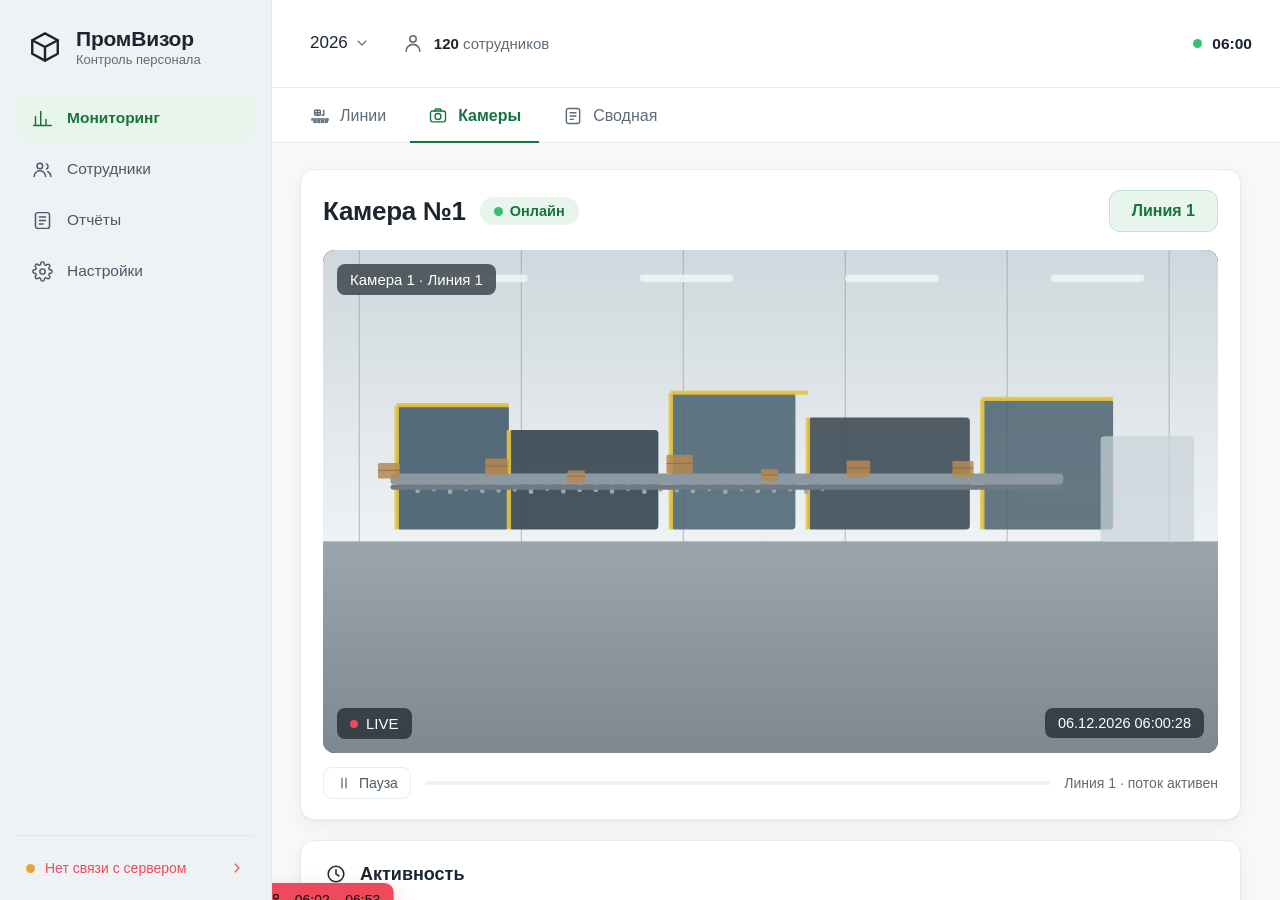
==== commit 9077c992: "Этап 7 — Dashboard на реальных данных, панель состояния раздела 17 Интерфейс переведён с мок-данных " ====
--- a/web/index.html
+++ b/web/index.html
@@ -117,6 +117,7 @@
 
 <div class="toasts" id="toasts"></div>
 
+<script src="js/api.js"></script>
 <script src="js/data.js"></script>
 <script src="js/components.js"></script>
 <script src="js/sections.js"></script>
--- a/web/css/styles.css
+++ b/web/css/styles.css
@@ -266,6 +266,60 @@
 .page-title h1{font-size:26px;font-weight:600;letter-spacing:-.3px}
 .page-sub{color:var(--muted);font-size:14.5px;margin-top:-14px;margin-bottom:20px}
 
+/* =============== ТЕКУЩЕЕ СОСТОЯНИЕ (раздел 17 Handoff) =============== */
+/* Четыре поля LINE / PERSON / DOWNTIME / LOSS — строго по контракту
+   SystemStatus. Значения приходят с backend'а готовыми. */
+.now-panel{padding:18px 22px 16px;margin-bottom:20px}
+.now-head{display:flex;align-items:center;gap:10px;margin-bottom:16px;flex-wrap:wrap}
+.now-head svg{width:19px;height:19px;color:var(--ink)}
+.now-head h2{font-size:19px;font-weight:600}
+.now-sync{
+  margin-left:auto;font-size:12.5px;padding:3px 10px;border-radius:999px;
+  border:1px solid var(--border);color:var(--muted);background:var(--card-2);
+}
+.now-sync.is-live{color:var(--green);border-color:var(--green-border);background:var(--green-soft)}
+.now-sync.is-mock{color:var(--amber);border-color:var(--line);background:var(--amber-soft)}
+
+.now-grid{display:grid;grid-template-columns:repeat(4,1fr);gap:12px}
+.now-cell{
+  border:1px solid var(--border);border-radius:10px;padding:12px 14px;
+  background:var(--card-2);
+}
+.now-k{font-size:11px;letter-spacing:.09em;color:var(--muted);margin-bottom:7px;font-weight:600}
+.now-v{
+  display:flex;align-items:center;gap:7px;font-size:17px;font-weight:600;
+  letter-spacing:-.2px;
+}
+.now-v svg{width:17px;height:17px;flex:none}
+.now-v.is-working{color:var(--green)}
+.now-v.is-stopped{color:var(--red)}
+.now-v.is-unknown{color:var(--muted)}
+.now-v.is-ok{color:var(--green)}
+.now-v.is-bad{color:var(--red)}
+.now-foot{font-size:12.5px;color:var(--muted);margin-top:12px}
+
+.now-empty{
+  display:flex;align-items:center;gap:10px;color:var(--muted);
+  font-size:14px;padding:10px 0 4px;
+}
+.now-empty svg{width:19px;height:19px;color:var(--amber);flex:none}
+
+/* Предупреждение о демонстрационных данных раздела.
+   Появляется там, где backend данных не ведёт и показан пример. */
+.notice{
+  display:flex;align-items:flex-start;gap:10px;padding:11px 14px;margin-bottom:16px;
+  border:1px solid var(--line);border-left:3px solid var(--amber);
+  border-radius:8px;background:var(--amber-soft);color:var(--ink-2);font-size:13.5px;
+}
+.notice svg{width:18px;height:18px;flex:none;color:var(--amber);margin-top:1px}
+
+@media(max-width:900px){
+  .now-grid{grid-template-columns:repeat(2,1fr)}
+}
+@media(max-width:520px){
+  .now-grid{grid-template-columns:1fr}
+}
+
 /* =============== CAMERAS TAB =============== */
 .cam-layout{display:grid;grid-template-columns:1fr;gap:20px}
 
@@ -468,6 +522,16 @@
 }
 .ev:hover{filter:brightness(.975);box-shadow:0 6px 16px var(--shadow-pop);z-index:5}
 .ev.absent{background:var(--red-soft);border-color:var(--red-border)}
+/* Идущий прямо сейчас простой: мигающая рамка отличает его от уже
+   завершённых, чтобы оператель не принял его за завершённый. */
+.ev.absent.is-open{border-style:dashed;animation:pv-pulse 1.8s ease-in-out infinite}
+@keyframes pv-pulse{
+  0%,100%{box-shadow:0 0 0 0 rgba(239,74,92,0)}
+  50%{box-shadow:0 0 0 2px rgba(239,74,92,.35)}
+}
+@media(prefers-reduced-motion:reduce){
+  .ev.absent.is-open{animation:none}
+}
 .ev.present{background:var(--fill-2);border-color:var(--line)}
 .ev-icon{width:24px;height:24px;flex:none;color:var(--red);margin-top:2px}
 .ev.present .ev-icon{color:var(--present)}
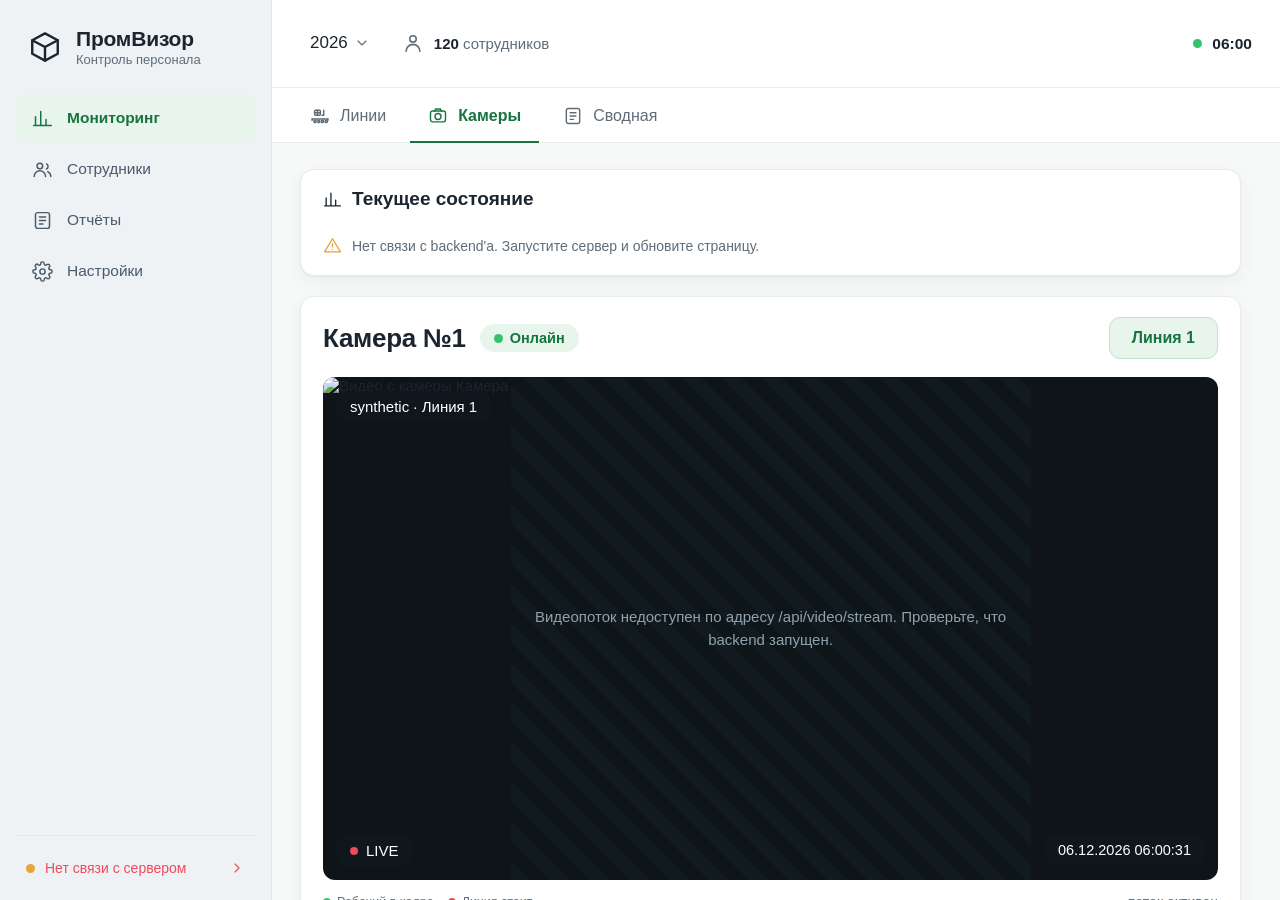
==== commit 481d0f86: "Хостинг на VPS и камера из браузера: сервер считает всё, браузер только передаёт кадр" ====
--- a/web/index.html
+++ b/web/index.html
@@ -118,6 +118,7 @@
 <div class="toasts" id="toasts"></div>
 
 <script src="js/api.js"></script>
+<script src="js/browsercam.js"></script>
 <script src="js/data.js"></script>
 <script src="js/components.js"></script>
 <script src="js/sections.js"></script>
--- a/web/css/styles.css
+++ b/web/css/styles.css
@@ -233,6 +233,10 @@
   display:flex;gap:6px;padding:0 20px;
 }
 .tabs.is-hidden{display:none}
+/* Универсальное скрытие: раньше правило жило только для вкладок,
+   и новые элементы (например, поле выбора камеры) оставались
+   видимыми во всех режимах. */
+.is-hidden{display:none}
 .tab{
   display:flex;align-items:center;gap:10px;
   padding:18px 18px 15px;color:var(--muted);font-size:16px;font-weight:500;
@@ -349,7 +353,7 @@
   position:relative;aspect-ratio:16/9;border-radius:12px;overflow:hidden;
   background:var(--video-bg);
 }
-.video-stage img,.video-stage video{width:100%;height:100%;object-fit:cover;display:block}
+.video-stage img,.video-stage video{width:100%;height:100%;object-fit:contain;display:block}
 .video-overlay{
   position:absolute;inset:0;display:flex;flex-direction:column;justify-content:space-between;
   padding:14px;pointer-events:none;
@@ -368,12 +372,22 @@
   background:repeating-linear-gradient(45deg,var(--video-stripe-a),var(--video-stripe-a) 14px,var(--video-stripe-b) 14px,var(--video-stripe-b) 28px);
 }
 .video-empty svg{width:46px;height:46px;margin:0 auto;opacity:.6}
+/* Заглушка показана поверх видео, когда поток не идёт. hidden из
+   разметки убирается, и [hidden] перестаёт действовать — иначе
+   правило display:grid выше всегда бы перекрывало картинку. */
+.video-empty[hidden]{display:none}
+.video-empty{line-height:1.5;max-width:520px;margin:0 auto}
 
 .player-bar{
   display:flex;align-items:center;gap:14px;margin-top:14px;color:var(--muted);font-size:14px;
 }
 .player-bar .grow{flex:1;height:4px;background:var(--fill);border-radius:4px;overflow:hidden}
 .player-bar .grow i{display:block;height:100%;background:var(--green-2);width:0}
+/* Легенда под видео: что означает цвет рамки вокруг человека.
+   Без неё цвет — просто украшение, и оператор не поймёт, что зелёный
+   это «человек на месте», а красный «линия стоит». */
+.player-bar .feed-legend{display:flex;align-items:center;gap:6px;font-size:12.5px;color:var(--muted)}
+.player-bar .feed-legend .dot{width:8px;height:8px}
 .btn-ghost{
   border:1px solid var(--line);border-radius:9px;padding:7px 12px;
   color:var(--ink-2);font-size:14px;display:inline-flex;align-items:center;gap:7px;
@@ -416,6 +430,40 @@
 .activity-tip.is-muted::after{border-top-color:var(--muted)}
 
 .activity-axis{display:flex;justify-content:space-between;color:var(--muted);font-size:15px}
+
+/* ---- Переключатель демо-сценариев ----
+   Отрезки лежат на одной дорожке и делят её поровну: каждый —
+   один ролик. Активный подсвечен, чтобы было видно, какой ролик
+   сейчас на экране камеры. */
+.scenario-picker{margin-top:20px;border-top:1px solid var(--line);padding-top:16px}
+.scenario-head{display:flex;align-items:center;gap:9px;margin-bottom:11px}
+.scenario-head svg{width:17px;height:17px;color:var(--ink-2)}
+.scenario-head h4{font-size:14.5px;font-weight:600}
+.scenario-hint{margin-left:auto;color:var(--muted);font-size:13px}
+.scenario-track{display:flex;gap:4px}
+.scenario-seg{
+  flex:1;min-width:0;display:flex;flex-direction:column;align-items:flex-start;gap:5px;
+  padding:10px 11px;border:1px solid var(--line);border-radius:9px;background:var(--fill);
+  color:var(--ink-2);font:inherit;font-size:13.5px;text-align:left;cursor:pointer;
+  transition:background .12s,border-color .12s,color .12s;
+}
+.scenario-seg:hover{background:var(--fill-2);color:var(--ink)}
+.scenario-seg.is-active{
+  border-color:var(--on);color:var(--on);
+  background:color-mix(in srgb,var(--on) 10%,transparent);
+}
+.scenario-seg.is-pending{opacity:.55;cursor:progress}
+/* Ролика нет — отрезок остаётся видимым, но показать нечего,
+   и нажимать его незачем */
+.scenario-seg.is-missing{opacity:.45;cursor:not-allowed;border-style:dashed}
+.scenario-num{
+  font-size:11px;font-weight:700;line-height:1;letter-spacing:.04em;
+  color:var(--muted);
+}
+.scenario-seg.is-active .scenario-num{color:var(--on)}
+.scenario-label{line-height:1.3;overflow-wrap:anywhere}
+.scenario-note{margin-top:9px;color:var(--red);font-size:13px;min-height:0}
+.scenario-note:empty{display:none}
 
 /* =============== LINES TAB =============== */
 .date-nav{display:flex;align-items:center;gap:14px;margin-bottom:18px;min-width:0}
@@ -801,4 +849,16 @@
   .system-pill{justify-content:center}
   .content{padding:18px}
   .topbar{height:auto;padding:12px 16px;gap:12px;flex-wrap:wrap}
-}+}
+
+/* --- Камера из браузера ---------------------------------------------------
+   Превью в настройках нужно, чтобы человек видел, что его камера
+   вообще включена: иначе непонятно, отправляет он что-то или нет.
+   Картинка сюда попадает напрямую из браузера и ничего не значит —
+   анализ делает сервер, окно камеры на вкладке «Камеры». */
+.browser-preview{
+  width:100%;max-width:420px;aspect-ratio:16/9;display:block;
+  border-radius:10px;background:#111;object-fit:cover;
+  border:1px solid var(--border);margin-bottom:8px;
+}
+.browser-preview:not([src]){display:none}
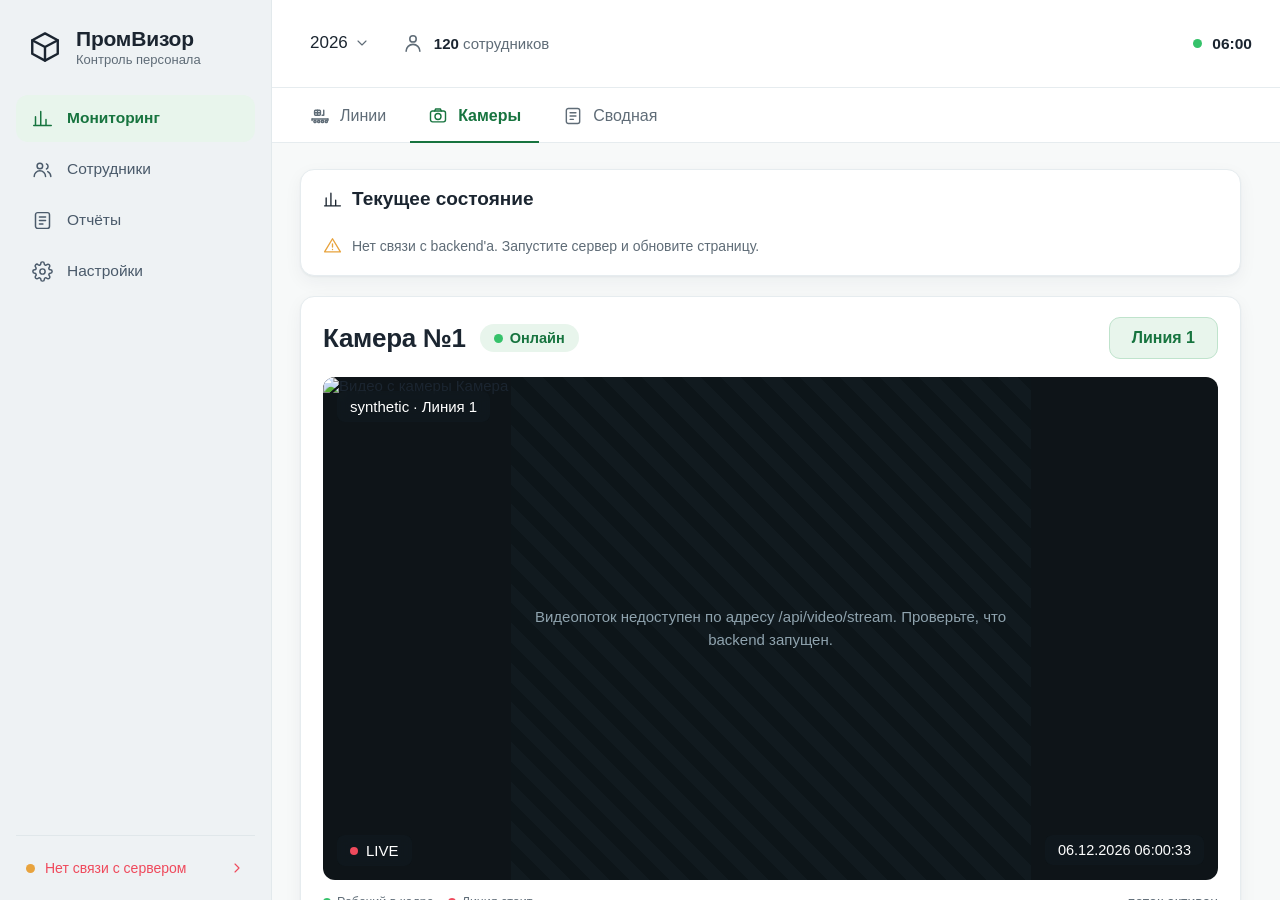
==== commit b14b1422: "Вход на сайт по паролю: спрашивается в каждой новой вкладке, прокси Telegram, режим камеры из браузе" ====
--- a/web/index.html
+++ b/web/index.html
@@ -117,6 +117,7 @@
 
 <div class="toasts" id="toasts"></div>
 
+<script src="js/auth.js"></script>
 <script src="js/api.js"></script>
 <script src="js/browsercam.js"></script>
 <script src="js/data.js"></script>
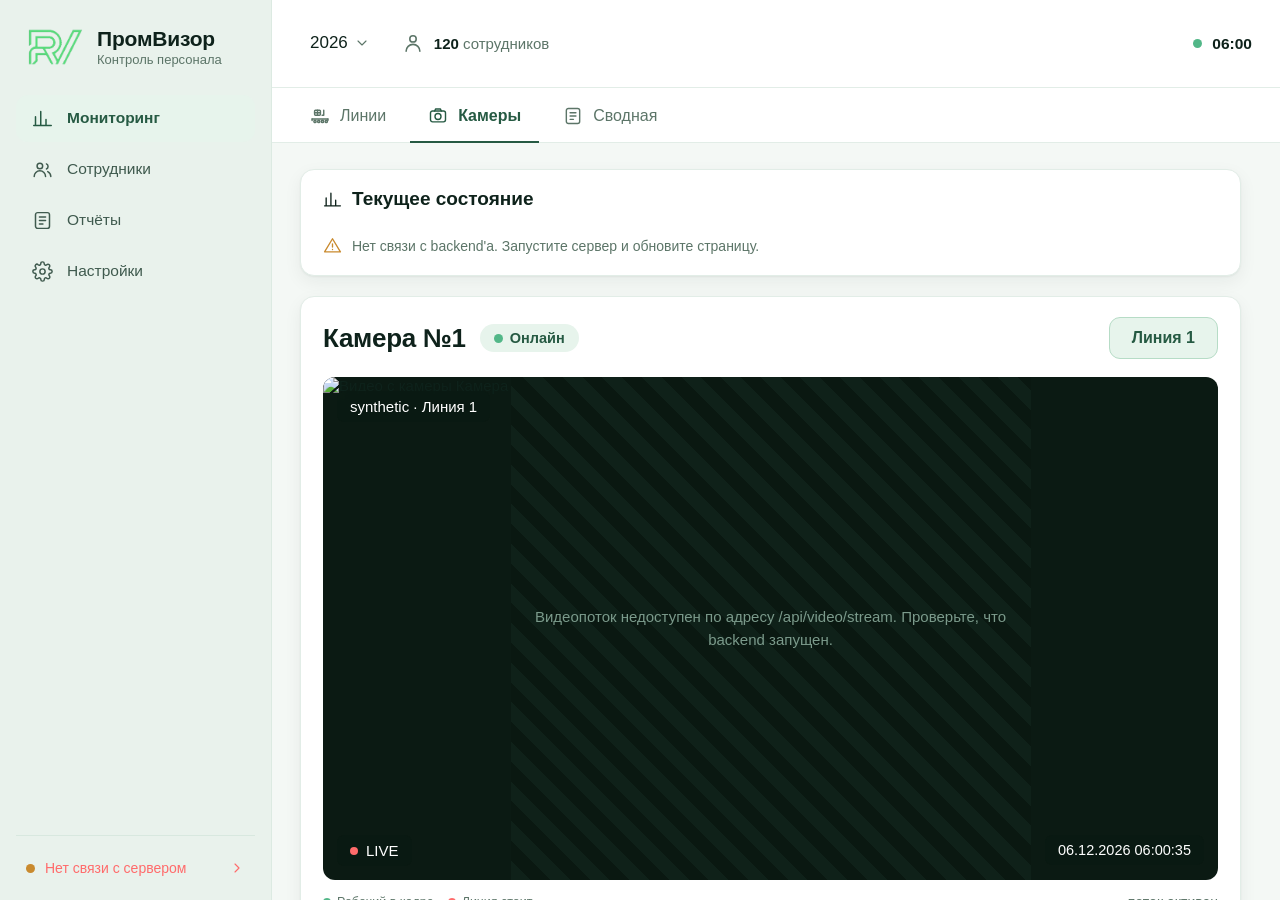
==== commit 53da319e: "Стиль презентации: палитра, логотип, окно входа; скорость детекции и состояние линии по сценарию" ====
--- a/web/index.html
+++ b/web/index.html
@@ -22,11 +22,11 @@
   <!-- ============ SIDEBAR ============ -->
   <aside class="sidebar" id="sidebar">
     <div class="brand" id="brandBtn" role="button" tabindex="0" title="На главный экран">
+      <!-- Логотип из презентации (PromVizor.pptx): тот же знак, что
+           на слайдах. Раньше здесь был нарисованный кубик, и рядом
+           с новым логотипом окна входа он выглядел как чужой. -->
       <span class="brand-logo" aria-hidden="true">
-        <svg viewBox="0 0 24 24" fill="none" stroke="currentColor" stroke-width="1.6" stroke-linejoin="round">
-          <path d="M12 2.4 21 7.2v9.6L12 21.6 3 16.8V7.2z"/>
-          <path d="M3 7.2 12 12l9-4.8M12 12v9.6"/>
-        </svg>
+        <img src="assets/logo.png" alt="" width="34" height="34">
       </span>
       <span class="brand-text">
         <strong>ПромВизор</strong>
--- a/web/css/styles.css
+++ b/web/css/styles.css
@@ -2,146 +2,177 @@
    ПромВизор — Dashboard
    ============================================================ */
 
+/* ============================================================
+   ПромВизор — Dashboard
+
+   ПАЛИТРА ВЗЯТА ИЗ ПРЕЗЕНТАЦИИ, а не выдумана.
+
+   Цвета взяты прямо из файла презентации (PromVizor.pptx) — тот же
+   источник, из которого взяты и слайды, и логотип. Иначе на экране
+   в браузере и на слайде были бы разные оттенки зелёного, и это
+   видно при первом же сравнении.
+
+   Что оттуда и сколько раз встречается:
+
+     #D8F3DC  99 раз  светло-зелёный: акценты на тёмном фоне
+     #52B788  65 раз  основной зелёный: логотип, кнопки, акцент
+     #0E221B  12 раз  почти чёрный с зелёным: тёмный фон
+     #081C15   8 раз  ещё темнее: боковая панель
+     #273C33   8 раз  серо-зелёный: границы на тёмном
+     #FF6B6B   1 раз  красный акцент: простой (единственный в файле)
+
+   Отсюда и вся схема: зелёный — главный цвет, тёмный — «спокойный»,
+   красный — только простой, чтобы взгляд сразу цеплялся за него.
+   ============================================================ */
+
 :root{
   /* поверхности */
-  --bg:#f7f9f9;
-  --sidebar-bg:#eef2f4;
+  --bg:#f4f8f5;
+  --sidebar-bg:#e9f2ec;
   --card:#ffffff;
-  --card-2:#fbfcfc;
-  --card-hover:#fafcfc;
-  --row-border:#f1f5f7;
+  --card-2:#fbfdfc;
+  --card-hover:#f7fbf8;
+  --row-border:#eaf2ed;
 
   /* текст */
-  --ink:#1b2530;
-  --ink-2:#4a5a6a;
-  --muted:#5f6c77;
+  --ink:#0e221b;
+  --ink-2:#3f5a4e;
+  --muted:#5c7568;
   --on-accent:#ffffff;
-  --disabled:#ccd4d9;
+  --disabled:#c4d4cc;
 
   /* границы и заливки */
-  --line:#e6ecef;
-  --border:#e2e9ec;
-  --border-2:#e0e7ea;
-  --fill:#eef2f4;
-  --fill-2:#f2f6f8;
-  --hover:#f2f6f7;
-  --hover-2:#e4eaed;
-  --switch-off:#dde4e8;
-
-  /* акценты */
-  --green:#17743f;
-  --green-2:#2aa35f;
-  --green-dark:#126336;
-  --green-soft:#e8f5ec;
-  --green-border:#bfe3cc;
-  --red:#ef4a5c;
-  --red-soft:#fdeaec;
-  --red-border:#f8ccd2;
-  --red-text:#ad4652;
-  --amber:#e8a33d;
-  --amber-soft:#fdf3e3;
-  --present:#5f6c77;
-  --tag-idle:#5f6c77;
-  --weekend:#c2ccd2;
+  --line:#e2ede7;
+  --border:#dceae2;
+  --border-2:#d8e8df;
+  --fill:#eef5f1;
+  --fill-2:#f1f7f3;
+  --hover:#eef6f1;
+  --hover-2:#e0eee6;
+  --switch-off:#d5e4dc;
+
+  /* акценты — зелёный из презентации */
+  --green:#265a43;
+  --green-2:#52b788;
+  --green-dark:#0e221b;
+  --green-soft:#e7f4ec;
+  --green-border:#b6dcc6;
+  /* Простой: единственный красный в презентации, #FF6B6B. Он
+     заметно холоднее прежнего алого — и это к лучшему: на зелёном
+     фоне он читается как тревога, а не как «новогодняя ёлка». */
+  --red:#ff6b6b;
+  --red-soft:#fdeaea;
+  --red-border:#f6c9c9;
+  --red-text:#c74848;
+  --amber:#c98a2e;
+  --amber-soft:#fdf3e0;
+  --present:#52b788;
+  --tag-idle:#5c7568;
+  --weekend:#c2d6cb;
 
   /* точечные индикаторы */
-  --dot-green:#35c26a;
-  --dot-gray:#c9d3da;
-  --success-text:#4ade80;
-  --danger-text:#ff6b7a;
+  --dot-green:#52b788;
+  --dot-gray:#c2d6cb;
+  --success-text:#2f7f57;
+  --danger-text:#ff6b6b;
 
   /* прочее */
-  --scroll-thumb:#cfd9de;
-  --scroll-thumb-hover:#b3c1c9;
+  --scroll-thumb:#c4d9cd;
+  --scroll-thumb-hover:#a8c6b5;
   --radius:14px;
-  --shadow:0 1px 2px rgba(24,40,56,.05), 0 6px 18px rgba(24,40,56,.05);
-  --shadow-pop:0 12px 32px rgba(24,40,56,.14);
+  --shadow:0 1px 2px rgba(14,34,27,.05), 0 6px 18px rgba(14,34,27,.06);
+  --shadow-pop:0 12px 32px rgba(14,34,27,.16);
   --sidebar-w:272px;
 
   /* видеоплеер и полоса активности */
-  --video-bg:#0e1418;
-  --video-empty:#8fa3ae;
-  --video-stripe-a:#111a1f;
-  --video-stripe-b:#0d1519;
-  --ov-chip-bg:rgba(18,26,32,.66);
+  --video-bg:#0b1a13;
+  --video-empty:#7b9a8b;
+  --video-stripe-a:#0f2119;
+  --video-stripe-b:#0a1811;
+  --ov-chip-bg:rgba(10,26,19,.66);
   --ov-chip-text:#ffffff;
-  --seg-present:#d8e0e6;
-  --focus-ring:rgba(42,163,95,.1);
-  --toast-shadow:rgba(0,0,0,.22);
-  --switch-knob-shadow:rgba(0,0,0,.2);
-  --tip-shadow:0 8px 20px rgba(239,74,92,.3);
-  --toast-bg:#1b2530;
-  --toast-text:#ffffff;
-  --tip-text:#1a0c0e;
+  --seg-present:#cfe3d7;
+  --focus-ring:rgba(82,183,136,.18);
+  --toast-shadow:rgba(14,34,27,.24);
+  --switch-knob-shadow:rgba(14,34,27,.2);
+  --tip-shadow:0 8px 20px rgba(255,107,107,.3);
+  --toast-bg:#0e221b;
+  --toast-text:#e8f3ec;
+  --tip-text:#2a0f0f;
   --knob:#ffffff;
   --on-solid:#ffffff;
 }
 
-/* ================= ТЁМНАЯ ТЕМА ================= */
+/* ================= ТЁМНАЯ ТЕМА =================
+   Фоны — тёмно-зелёные из презентации (#081C15, #0E221B, #0F2C21),
+   а не серо-синие: на демонстрации тёмная тема стоит по умолчанию,
+   и она должна выглядеть частью того же фирменного стиля. */
 [data-theme="dark"]{
-  --bg:#0f1519;
-  --sidebar-bg:#151d23;
-  --card:#1a232b;
-  --card-2:#1e2830;
-  --card-hover:#212b34;
-  --row-border:#26313a;
-
-  --ink:#e6edf3;
-  --ink-2:#b3c0cc;
-  --muted:#93a1ad;
-  --on-accent:#0f1519;
-  --disabled:#5a6874;
-
-  --line:#2b363f;
-  --border:#2b363f;
-  --border-2:#2b363f;
-  --fill:#222d36;
-  --fill-2:#232e37;
-  --hover:#222d36;
-  --hover-2:#2b3742;
-  --switch-off:#3a464f;
-
-  --green:#3fbf72;
-  --green-2:#33b268;
-  --green-dark:#2fa862;
-  --green-soft:#17301f;
-  --green-border:#2c5b3c;
-  --red:#f2606f;
-  --red-soft:#33191e;
-  --red-border:#5d2831;
-  --red-text:#f77b87;
-  --amber:#eaa94f;
-  --amber-soft:#33291a;
-  --present:#93a1ad;
-  --tag-idle:#a3b1bd;
-  --weekend:#6b7a87;
-
-  --dot-green:#3fbf72;
-  --dot-gray:#55636e;
-  --success-text:#4ade80;
-  --danger-text:#ff8089;
-
-  --scroll-thumb:#3a4650;
-  --scroll-thumb-hover:#4a5862;
-  --shadow:0 1px 2px rgba(0,0,0,.3), 0 6px 18px rgba(0,0,0,.34);
-  --shadow-pop:0 12px 32px rgba(0,0,0,.5);
-
-  --video-bg:#080c0f;
-  --video-empty:#7b8b96;
-  --video-stripe-a:#0b1013;
-  --video-stripe-b:#080c0f;
-  --ov-chip-bg:rgba(6,10,12,.78);
-  --ov-chip-text:#f2f6f9;
-  --seg-present:#3a4650;
-  --focus-ring:rgba(63,191,114,.18);
+  --bg:#081c15;
+  --sidebar-bg:#0e221b;
+  --card:#0f2c21;
+  --card-2:#112e24;
+  --card-hover:#152f26;
+  --row-border:#1a2c25;
+
+  --ink:#e8f3ec;
+  --ink-2:#b9cfc3;
+  --muted:#8fa89a;
+  --on-accent:#081c15;
+  --disabled:#4a5c53;
+
+  --line:#22352c;
+  --border:#22352c;
+  --border-2:#233a30;
+  --fill:#182e26;
+  --fill-2:#1a3129;
+  --hover:#182e26;
+  --hover-2:#223b31;
+  --switch-off:#334a40;
+
+  /* Светло-зелёный #D8F3DC из презентации — главный акцент тёмной
+     темы: на почти чёрном фоне он читается лучше, чем #52B788. */
+  --green:#d8f3dc;
+  --green-2:#52b788;
+  --green-dark:#a9dcbd;
+  --green-soft:#153026;
+  --green-border:#2c5341;
+  --red:#ff6b6b;
+  --red-soft:#3a1c1c;
+  --red-border:#5c2b2b;
+  --red-text:#ff9d9d;
+  --amber:#e0b463;
+  --amber-soft:#372e19;
+  --present:#8fa89a;
+  --tag-idle:#7f9c8d;
+  --weekend:#3f594c;
+
+  --dot-green:#52b788;
+  --dot-gray:#3d5a4b;
+  --success-text:#7fd6a4;
+  --danger-text:#ff8f8f;
+
+  --scroll-thumb:#2e463a;
+  --scroll-thumb-hover:#3d5b4c;
+  --shadow:0 1px 2px rgba(0,0,0,.34), 0 6px 18px rgba(0,0,0,.38);
+  --shadow-pop:0 12px 32px rgba(0,0,0,.54);
+
+  --video-bg:#050f0b;
+  --video-empty:#7b9a8b;
+  --video-stripe-a:#08140e;
+  --video-stripe-b:#060f0a;
+  --ov-chip-bg:rgba(4,12,8,.78);
+  --ov-chip-text:#e8f3ec;
+  --seg-present:#2c4739;
+  --focus-ring:rgba(82,183,136,.22);
   --toast-shadow:rgba(0,0,0,.5);
   --switch-knob-shadow:rgba(0,0,0,.45);
   --tip-shadow:0 8px 20px rgba(0,0,0,.45);
-  --toast-bg:#e8eef3;
-  --toast-text:#131b22;
-  --tip-text:#1a0c0e;
-  --knob:#f4f8fb;
-  --on-solid:#0d1418;
+  --toast-bg:#e7f4ec;
+  --toast-text:#0e221b;
+  --tip-text:#2a0f0f;
+  --knob:#ffffff;
+  --on-solid:#ffffff;
 }
 
 *{box-sizing:border-box;margin:0;padding:0}
@@ -176,11 +207,14 @@
   border-radius:12px;cursor:pointer;flex:none;transition:background .15s}
 .brand:hover{background:var(--hover-2)}
 .brand:focus-visible{outline:2px solid var(--green);outline-offset:2px}
+/* Логотип — картинка, а не значок: та монограмма уже нарисована и
+   имеет свои пропорции. Подгоняем по высоте, ширину браузер
+   посчитает сам — иначе на широком знаке появляются пустые поля. */
 .brand-logo{
-  width:38px;height:38px;flex:none;color:var(--ink);
-  display:grid;place-items:center;
-}
-.brand-logo svg{width:34px;height:34px}
+  height:38px;flex:none;
+  display:flex;align-items:center;
+}
+.brand-logo img{height:100%;width:auto;display:block}
 .brand-text{display:flex;flex-direction:column;line-height:1.25}
 .brand-text strong{font-size:21px;font-weight:650;letter-spacing:-.2px}
 .brand-text small{font-size:13px;color:var(--muted)}
@@ -779,12 +813,15 @@
 .theme-swatch i:nth-child(1){width:45%}
 .theme-swatch i:nth-child(2){width:100%;height:14px;border-radius:4px}
 .theme-swatch i:nth-child(3){width:70%}
-.theme-swatch-light{background:#f7f9f9}
-.theme-swatch-light i{background:#c9d3da}
-.theme-swatch-light i:nth-child(2){background:#ffffff;border:1px solid #e6ecef}
-.theme-swatch-dark{background:#0f1519;border-color:#2b363f}
-.theme-swatch-dark i{background:#3a4650}
-.theme-swatch-dark i:nth-child(2){background:#1a232b;border:1px solid #2b363f}
+/* Превью берёт цвета из палитры презентации, а не свои: раньше здесь
+   были серо-голубые оттенки, и переключатель тем показывал одну
+   палитру, а интерфейс — другую. */
+.theme-swatch-light{background:#f4f8f5}
+.theme-swatch-light i{background:#c2d6cb}
+.theme-swatch-light i:nth-child(2){background:#ffffff;border:1px solid #e2ede7}
+.theme-swatch-dark{background:#081c15;border-color:#22352c}
+.theme-swatch-dark i{background:#334a40}
+.theme-swatch-dark i:nth-child(2){background:#0f2c21;border:1px solid #22352c}
 
 .set-grid{display:grid;grid-template-columns:1fr 1fr;gap:20px;align-items:start}
 .set-card{padding:22px 24px}
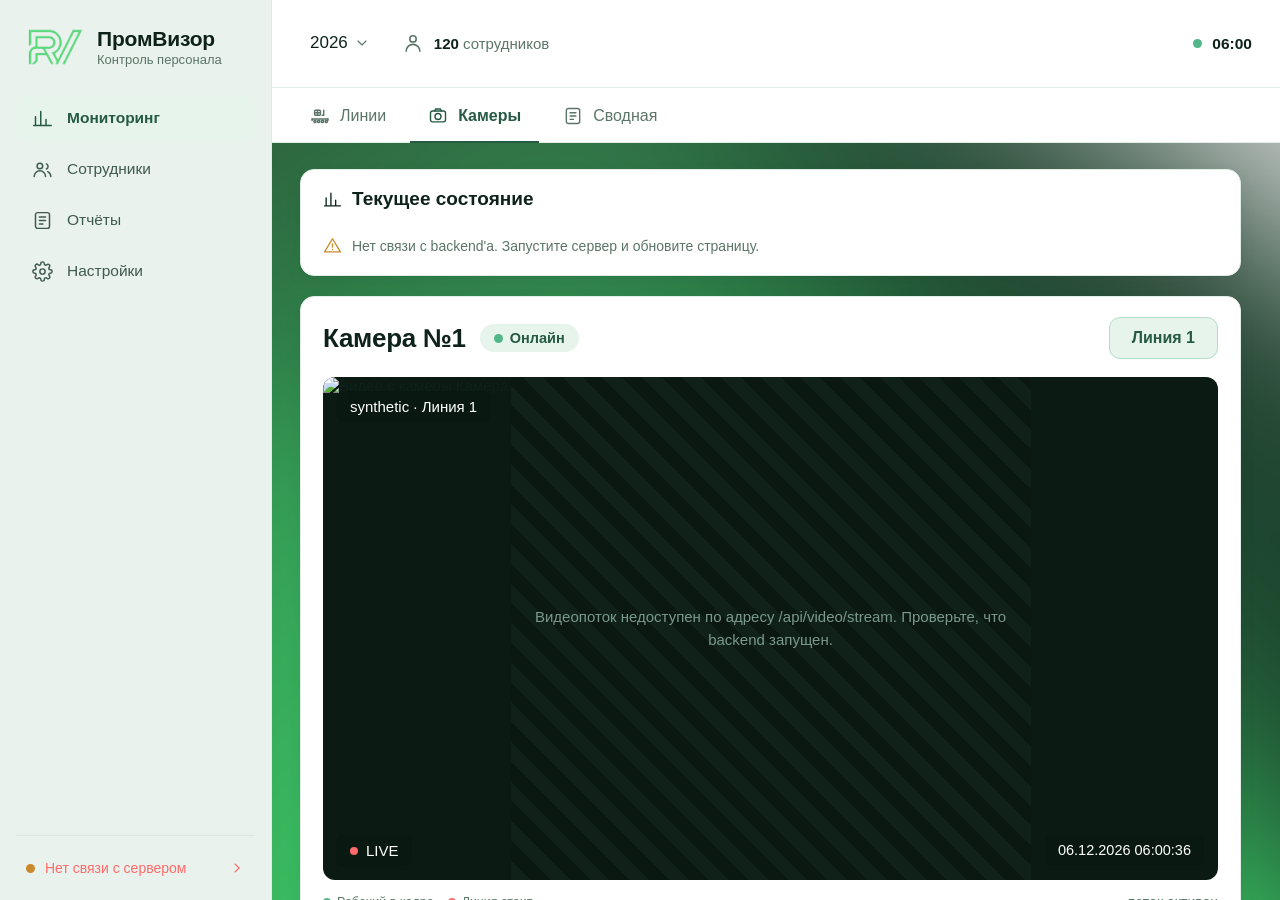
==== commit 58be8889: "Веб-камера: браузер на связи и свежий кадр — разные вещи (окно больше не замирает на одном кадре)" ====
--- a/web/index.html
+++ b/web/index.html
@@ -6,11 +6,9 @@
 <title>ПромВизор — Контроль персонала</title>
 <meta name="theme-color" content="#f7f9f9">
 <script>
-  // Ставим тему до отрисовки, иначе тёмная тема мигает светлой
-  try {
-    var s = JSON.parse(localStorage.getItem('pv_settings') || '{}');
-    document.documentElement.setAttribute('data-theme', s.theme === 'dark' ? 'dark' : 'light');
-  } catch (e) {}
+  // Пользовательский выбор темы временно отключён: всегда стартуем
+  // в предсказуемой светлой палитре, не затрагивая остальные настройки.
+  document.documentElement.setAttribute('data-theme', 'light');
 </script>
 <link rel="stylesheet" href="css/styles.css">
 <link rel="icon" href="data:image/svg+xml,<svg xmlns='http://www.w3.org/2000/svg' viewBox='0 0 100 100'><text y='.9em' font-size='90'>&#128230;</text></svg>">
@@ -125,4 +123,4 @@
 <script src="js/sections.js"></script>
 <script src="js/app.js"></script>
 </body>
-</html>+</html>
--- a/web/css/styles.css
+++ b/web/css/styles.css
@@ -181,7 +181,12 @@
 
 body{
   font-family:-apple-system,BlinkMacSystemFont,"Segoe UI","Inter",Roboto,"Helvetica Neue",Arial,sans-serif;
-  background:var(--bg);
+  background-color:#1d5439;
+  background-image:url("../assets/gradient.png");
+  background-size:cover;
+  background-position:center;
+  background-repeat:no-repeat;
+  background-attachment:fixed;
   color:var(--ink);
   font-size:15px;
   -webkit-font-smoothing:antialiased;
@@ -245,7 +250,7 @@
 .dot-amber{background:var(--amber)}
 
 /* ---------- topbar ---------- */
-.main{display:flex;flex-direction:column;min-width:0;min-height:0;background:var(--bg)}
+.main{display:flex;flex-direction:column;min-width:0;min-height:0;background:transparent}
 
 .topbar{
   height:88px;flex:none;background:var(--card);
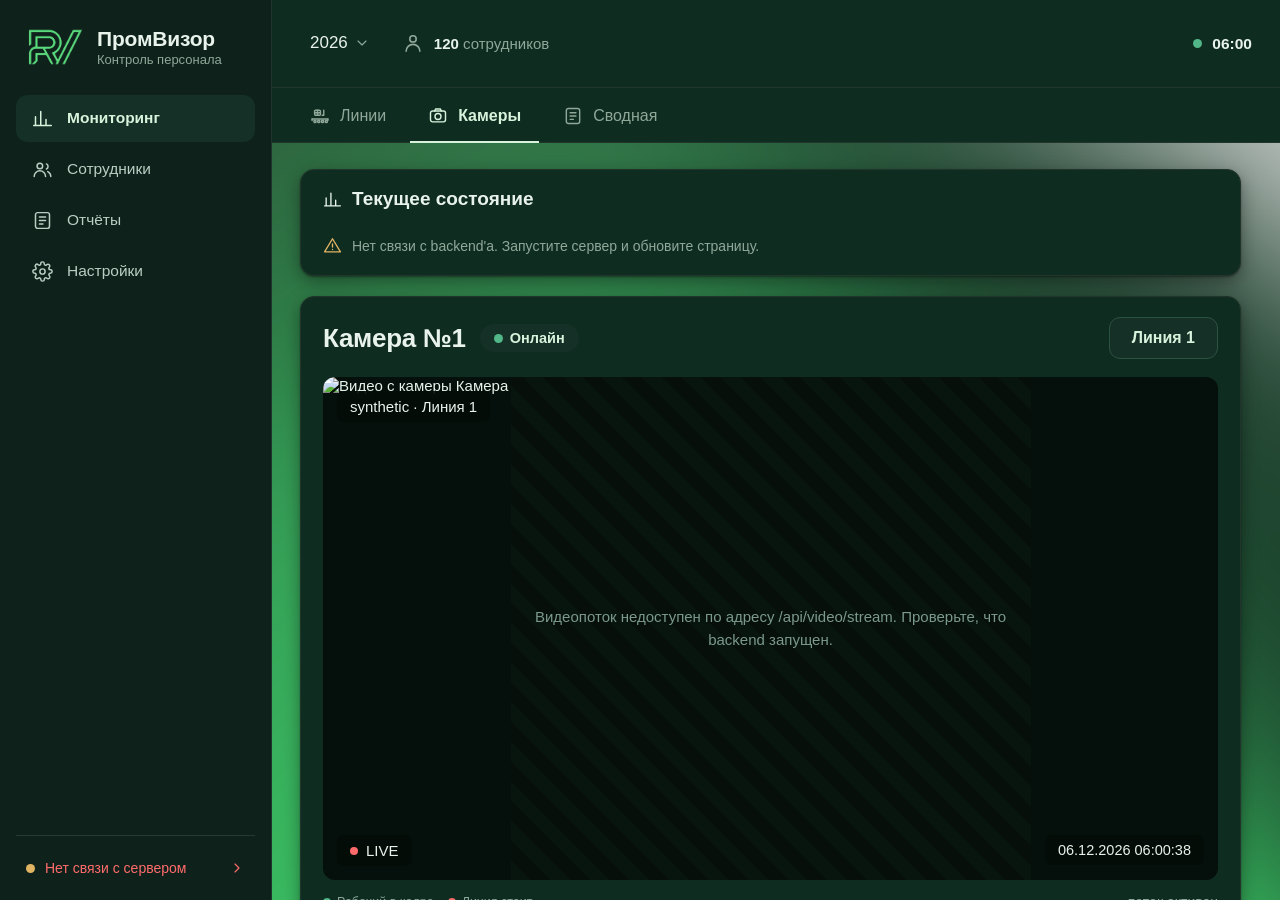
==== commit ddc2948b: "Тёмная тема везде и выбор режима камеры: переключение с задержкой, восстановление после перезагрузки" ====
--- a/web/index.html
+++ b/web/index.html
@@ -4,11 +4,17 @@
 <meta charset="UTF-8">
 <meta name="viewport" content="width=device-width, initial-scale=1.0">
 <title>ПромВизор — Контроль персонала</title>
-<meta name="theme-color" content="#f7f9f9">
+<meta name="theme-color" content="#081c15">
 <script>
-  // Пользовательский выбор темы временно отключён: всегда стартуем
-  // в предсказуемой светлой палитре, не затрагивая остальные настройки.
-  document.documentElement.setAttribute('data-theme', 'light');
+  // Пользовательский выбор темы отключён: интерфейс всегда тёмный.
+  //
+  // Атрибут ставится здесь, до подключения стилей, иначе на загрузке
+  // мелькает светлый фон — заметно, особенно на проекторе.
+  //
+  // Сам механизм переключения не тронут: applyTheme() в sections.js и
+  // обе палитры в styles.css на месте, вернуть выбор темы — одна
+  // строка.
+  document.documentElement.setAttribute('data-theme', 'dark');
 </script>
 <link rel="stylesheet" href="css/styles.css">
 <link rel="icon" href="data:image/svg+xml,<svg xmlns='http://www.w3.org/2000/svg' viewBox='0 0 100 100'><text y='.9em' font-size='90'>&#128230;</text></svg>">
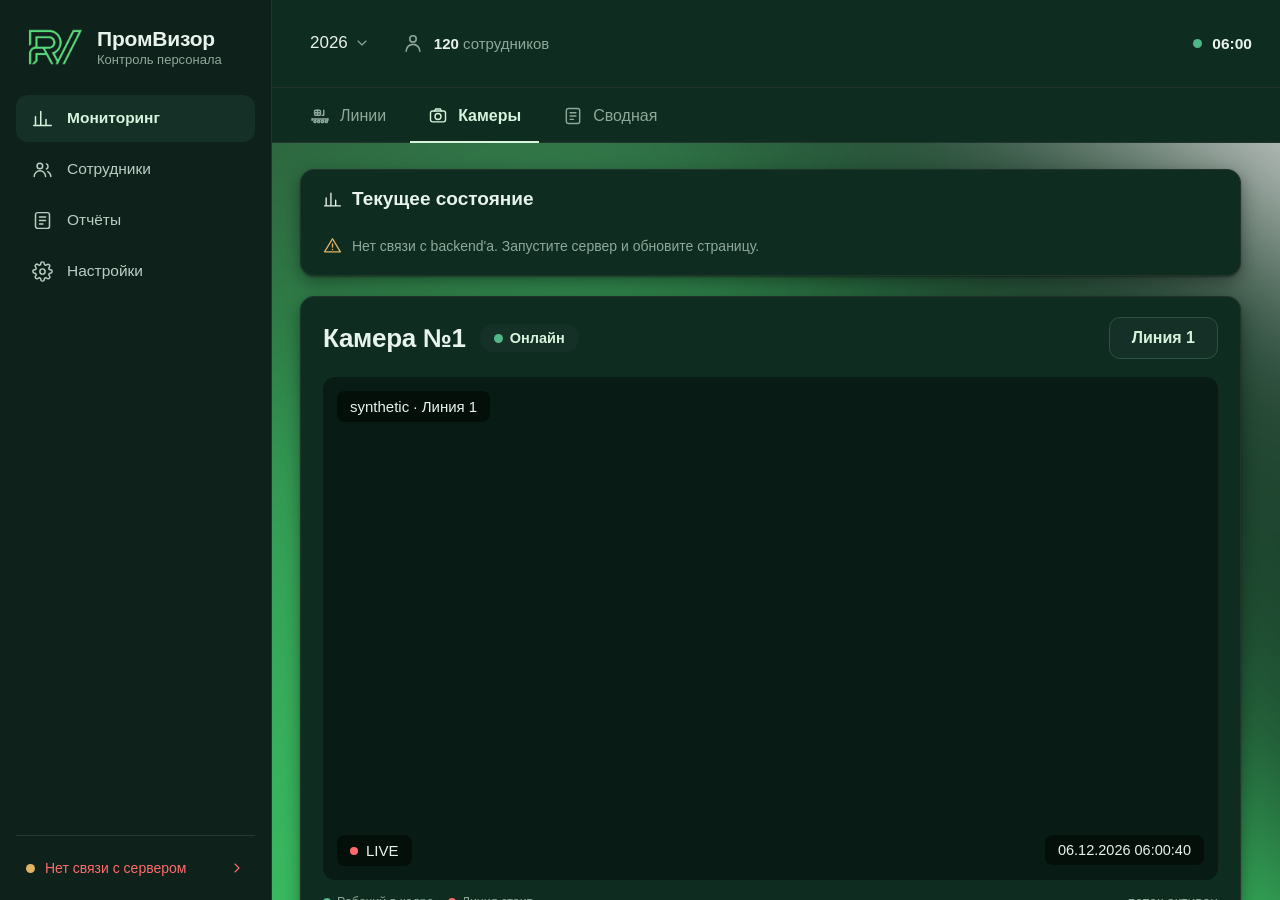
==== commit 5cea741b: "Окно камеры рисует поток сам через canvas: MJPEG в <img> замирал, а перезапросы копили висящие соеди" ====
--- a/web/index.html
+++ b/web/index.html
@@ -124,6 +124,7 @@
 <script src="js/auth.js"></script>
 <script src="js/api.js"></script>
 <script src="js/browsercam.js"></script>
+<script src="js/videofeed.js"></script>
 <script src="js/data.js"></script>
 <script src="js/components.js"></script>
 <script src="js/sections.js"></script>
--- a/web/css/styles.css
+++ b/web/css/styles.css
@@ -393,6 +393,10 @@
   background:var(--video-bg);
 }
 .video-stage img,.video-stage video{width:100%;height:100%;object-fit:contain;display:block}
+/* Кадры рисует videofeed.js на canvas: <img> с потоком MJPEG на части
+   машин переставал перерисовываться. Canvas не зависит от того, как
+   браузер разбирает multipart, и занимает место картинки один и тот же. */
+.video-canvas{width:100%;height:100%;object-fit:contain;display:block;background:#081c15}
 .video-overlay{
   position:absolute;inset:0;display:flex;flex-direction:column;justify-content:space-between;
   padding:14px;pointer-events:none;
